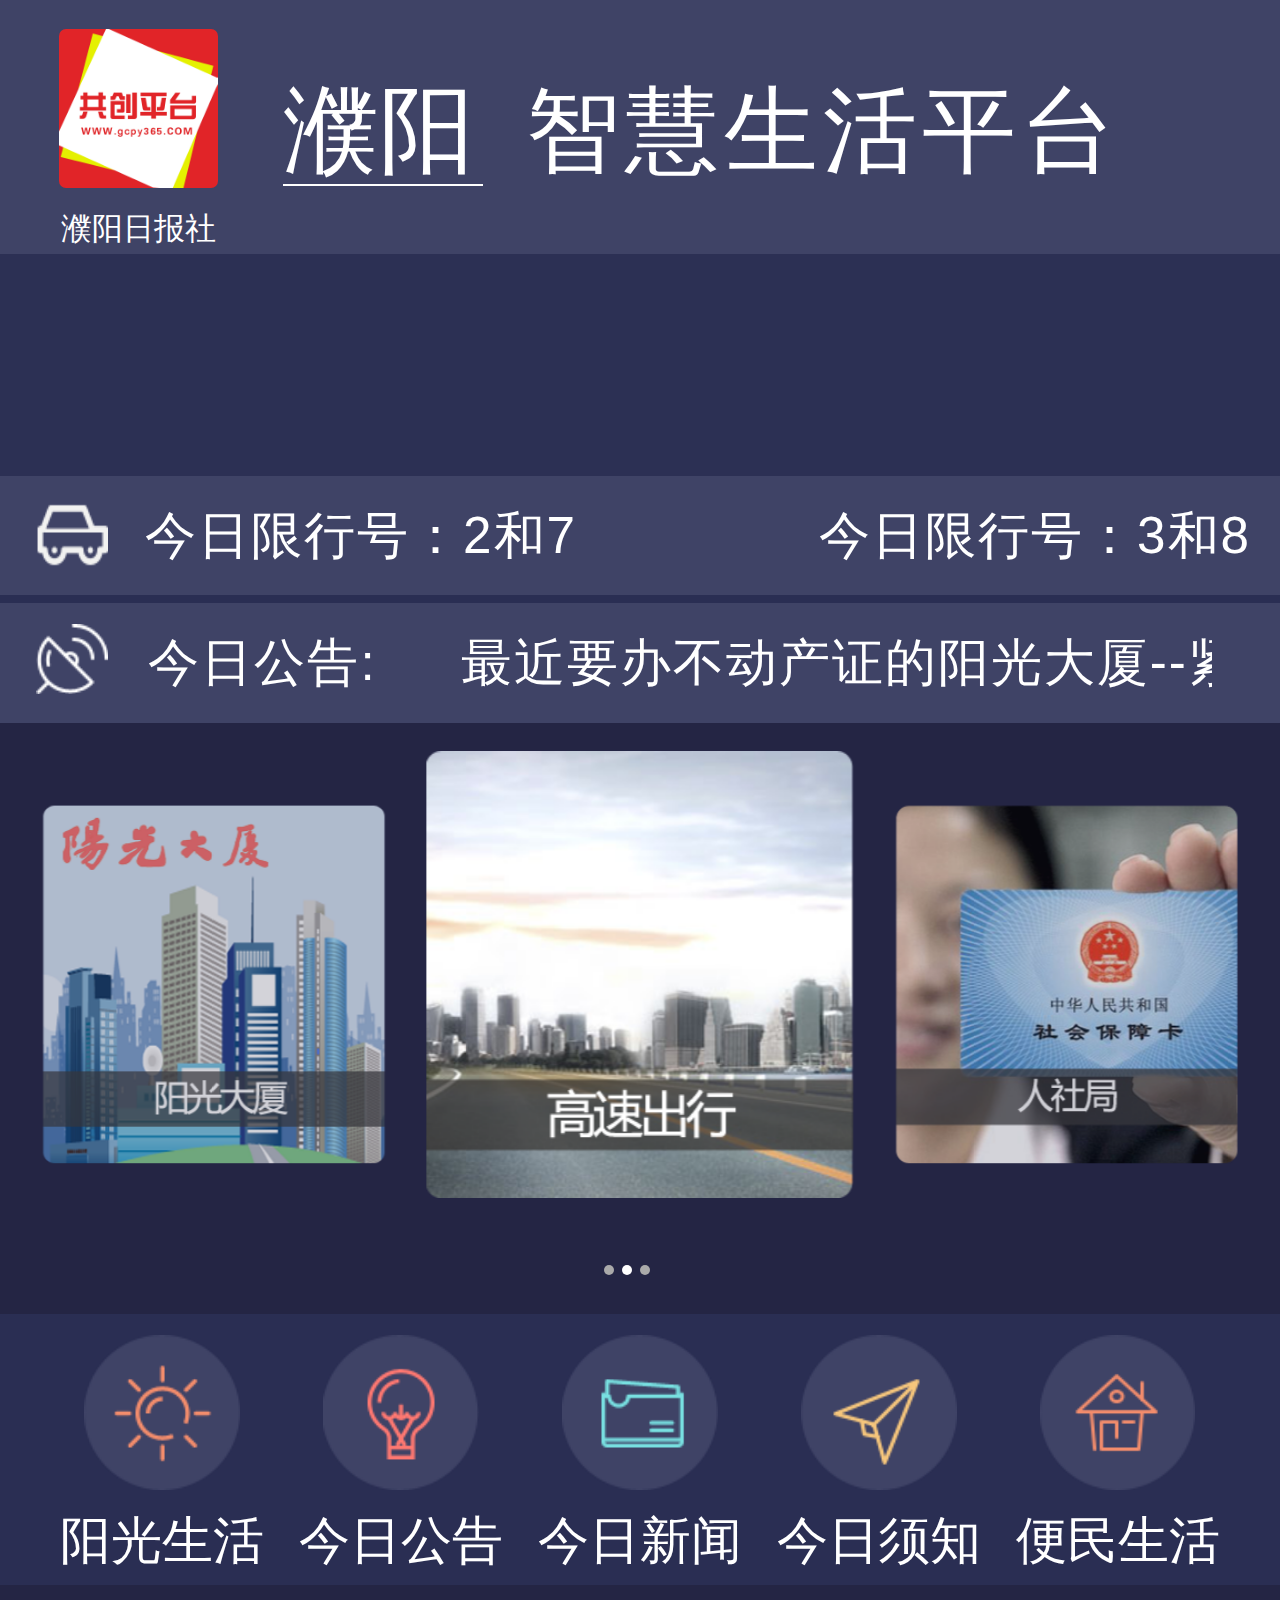
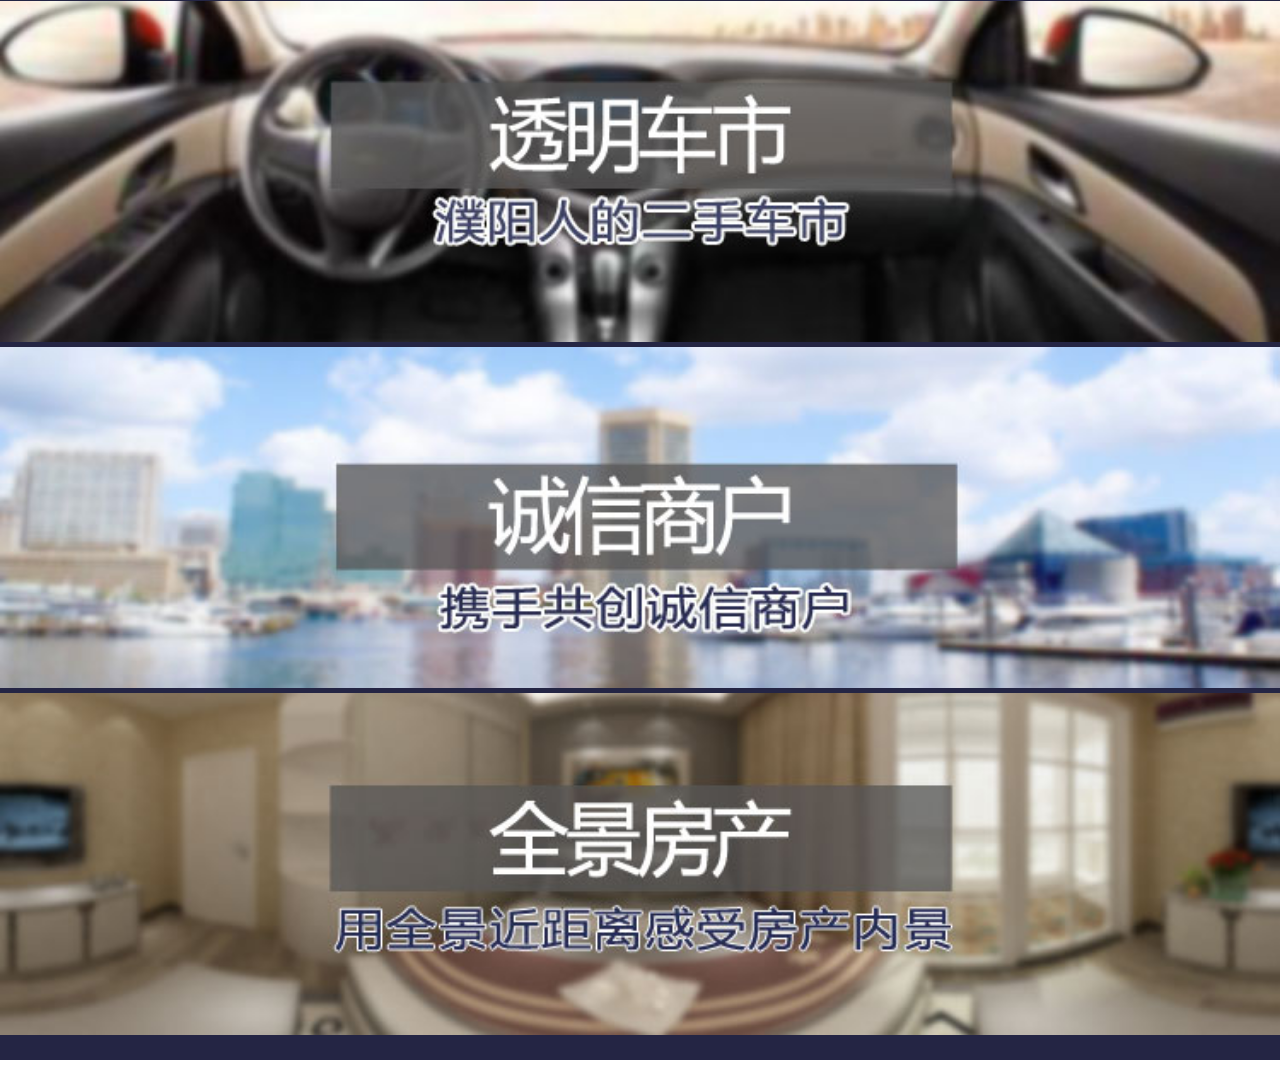
==== index.html @ eba6ee86 "j" ====
<!DOCTYPE html>
<html>
	<head>
		<meta  charset="UTF-8"  name="viewport" content="width=device-width,user-scalable=no,initial-scale=1.0,maximum-scale=1.0, minimum-scale=1.0">
		<title>共创平台</title>
		<link href="css/style.css" rel="stylesheet" type="text/css">
		<link href="css/index_pingtai.css" rel="stylesheet" type="text/css">
		<link href="css/idangerous.swiper.css" rel="stylesheet" type="text/css">
		<script src="js/jquery.min.js" type="text/javascript"></script>
		<script src="js/index.js" type="text/javascript"></script>

		<style type="text/css">
		.device {
			padding-top: 0.2rem;
			position: relative;
			height: 3.3rem;
		}
		.swiper-container {
		  width: 100%;
		  height: 3.5rem;
		  color: #fff;
		  text-align: center;
		}
		.swiper-slide {
		  height: 100%;
		  opacity: 0.4;
		  -webkit-transition: 300ms;
		  -moz-transition: 300ms;
		  -ms-transition: 300ms;
		  -o-transition: 300ms;
		  transition: 300ms;
		  -webkit-transform: scale(0);
		  -moz-transform: scale(0);
		  -ms-transform: scale(0);
		  -o-transform: scale(0);
		  transform: scale(0);
		}
		.swiper-slide-visible {
		  opacity: 0.8;
		  -webkit-transform: scale(0.8);
		  -moz-transform: scale(0.8);
		  -ms-transform: scale(0.8);
		  -o-transform: scale(0.8);
		  transform: scale(0.8);
		}
		.swiper-slide-active {
		  top: 0;
		  opacity: 1;
		  -webkit-transform: scale(1);
		  -moz-transform: scale(1);
		  -ms-transform: scale(1);
		  -o-transform: scale(1);
		  transform: scale(1);
		}
		.red-slide {
		 
		}
		.blue-slide {
		
		}
		.orange-slide {
		 
		}
		.green-slide {
		 
		}
		.pink-slide {
		
		}
		.swiper-slide .title {
		  font-style: italic;
		  font-size: 42px;
		  margin-bottom: 0;
		  line-height: 45px;
		}
		.pagination {
		  position: absolute;
		  z-index: 20;
		  left: 0px;
		  width: 100%;
		  text-align: center;
		  bottom: 0px;
		}
		.swiper-pagination-switch {
		  display: inline-block;
		  width: 10px;
		  height: 10px;
		  border-radius: 8px;
		  background: #aaa;
		  margin-right: 8px;
		  cursor: pointer;
		  -webkit-transition: 300ms;
		  -moz-transition: 300ms;
		  -ms-transition: 300ms;
		  -o-transition: 300ms;
		  transition: 300ms;
		  opacity: 0;
		  position: relative;
		  top: -50px;
		}
		.swiper-visible-switch {
		  opacity: 1;
		  top: 0;
		  background: #aaa;
		}
		.swiper-active-switch {
		  background: #fff;
		}
		 .swiper-slide-visible{
		 width:2.5rem! important;
		 height:3.2rem! important;
		 } 
			
		</style>
	</head>
	<body >
		<header>
			<div class="head_top clearfix">
				<div class="logo">
					<img src="images/logo.jpg"/><br>
					 濮阳日报社
				</div>
				<div class="location">
					濮阳
				</div>
				<div class="title">
					智慧生活平台
				</div>
			</div>
			<div class="head_cen clearfix">
				<span class="weather">
					<iframe width="225" scrolling="no" height="80" frameborder="0" allowtransparency="true" src="http://i.tianqi.com/index.php?c=code&id=8&color=%23FFFFFF&icon=1&num=1&site=14"></iframe>
				</span>
				<div id="time"></div>
			</div>
			<div class="head_bot">
				<div class="icon">
				</div>
				<div class="today">
					今日限行号：<span>2</span>和<span>7</span>
				</div>
				<div class=" tomorrow">
					今日限行号：<span>3</span>和<span>8</span>
				</div>
				<div class="notice clearfix">
					<div class="icon_notice">
				
					</div>
					<span>今日公告:</span>
					<div class="marquee">
						<ul class="notice_text">
						 <li><a href="#">！最近要办不动产证的</a>  </li>
						 <li><a href="#">阳光大厦--紧急！最近要办不动产证的 </a></li> 
						</ul>
					</div>
					
				</div>
			</div>
		</header>
		
		<div class="main">
			<div class="banner">
				 <div class="device">
					<div class="swiper-container">
					  <div class="swiper-wrapper" style="padding-left: 220px; padding-right: 220px; width: 500px; height: 250px; transition-duration: 0.3s; transform: translate3d(-125px, 0px, 0px);">
						<div class="swiper-slide red-slide swiper-slide-visible" style="width: 220px; height: 250px;">
						  <div class="title"><a href="ygds_link.html"><img src="images/ygds.png"></a></div>
						</div>
						<div class="swiper-slide blue-slide swiper-slide-visible swiper-slide-active" style="width: 220px; height: 250px;">
						   <div class="title"><a href="#"><img src="images/gscx.png"></a></div>
						</div>
						<div class="swiper-slide orange-slide swiper-slide-visible" style="width: 220px; height: 250px;">
						    <div class="title"><a href="#"><img src="images/rej.png"></a></div>
						</div>
						<div class="swiper-slide orange-slide swiper-slide-visible" style="width: 220px; height: 250px;">
						    <div class="title"><a href="#"><img src="images/bianmin_life.png"></a></div>
						</div>
					  </div>
					</div>
					<div class="pagination">
						
					</div>
				</div>
			</div>
			<div class="main_icon">
				<div>
					<a href="#">
						<img src="images/sun.png"><br>
						阳光生活
					</a>
				</div>
				<div>
					<a href="#">
						<img src="images/deng.png"><br>
						今日公告
					</a>
				</div>
				<div>
					<a href="#">
						<img src="images/message.png"><br>
						今日新闻
					</a>
				</div>
				<div>
					<a href="#">
						<img src="images/daohang.png"><br>
						今日须知
					</a>
				</div>
				<div>
					<a href="#">
						<img src="images/bianmin.png"><br>
						便民生活
					</a>
				</div>
			</div>
			<div class="main_list">
				<ul>
					<a href="#"><li><img src="images/Car.jpg"></li></a>
					<a href="#"><li><img src="images/City.jpg"></li></a>
					<a href="#"><li><img src="images/House.jpg"></li></a>
				</ul>
			
			</div>
		</div>
		

	  <script src="js/idangerous.swiper.min.js"></script>
	  <script>
	  var mySwiper = new Swiper('.swiper-container',{
		initialSlide: 1,
		pagination: '.pagination',
		direction: 'vertical',
		paginationClickable: true,
		centeredSlides: true,
		slidesPerView: 3,
		watchActiveIndex: true
		});
		
	  mySwiper.updateActiveSlide();
	  
	  //走马灯
	
	  </script>
	</body>
</html>
---- css/style.css ----
@charset "utf-8";
h1,h2,h3,h4,h5,h6,p,body,textarea,input,ul,ol,li,dd,dt,dl{
	margin:0;
	padding:0;
}
ol,ul{
	list-style:none;
}
img,input{
	border:none;
}
a{
	text-decoration:none;color:inherit;
	-webkit-tap-highlight-color: transparent;
	-webkit-touch-callout: none;
	-webkit-user-select: none;
}
i{
	font-style:normal;
}
body{
	font-family:arial ,"微软雅黑", "宋体";
}
html{
	font-size:100px;
}
.clearfix:after{
	content: "200B";
	display:block;
	height:0;
	font-size:0;
	clear:both;
}
.clearfix{
	*zoom:1;
}
img{
	width:100%;
}




.footer{
	height:0.98rem;
	position:fixed;
	bottom:0;
    background: #fff;
	padding-top: 0.07rem;
}
.footer div{
	float:left;
	text-align:center;
	width:1.5rem;
	font-size:0.2rem;
}
.footer div img{
	width:0.53rem;
	height:0.52rem;
	
}
.footer .img2 {
    display: none;
}
.img1.img_one{
	display:none;
}
.img2.img_one{
	display:block;

}
.footer>:first-child {	color:#ee926e;}


/*--------footer没有隐藏----------*/
#footer div{
	height:0.7rem;
	background:#fff;
	text-align:center;
	line-height:0.7rem;
	color:#615f5f;
	font-family:"宋体"
}
.footer_top{
	font-size:0.25rem;
	border-bottom:1px solid #d5cfcf;
}
.footer_bot{
	font-size:0.18rem;
}
---- css/index_pingtai.css ----
/*----------banner----------*/
@charset "utf-8";
header{
	background:#3f4366;
	height:4.2rem;
    color: #fff;
}

.head_top{
	line-height:1.3rem;
	
}
.head_top .logo{
	width:1.2rem;
	text-align:center;
	float:left;
	margin-left:0.21rem;
	line-height: 0.3rem;
	margin-top:0.17rem;
	font-size:0.18rem;
}
.head_top .logo img{
	width:0.93rem;
	height:0.93rem;
	border-radius:7px;
	
}
.head_top .location{
	height:0.62rem;
	width:1.17rem;
	margin:0.46rem 0.25rem 0;
	float:left;
	font-family:location; 
    font-size:0.56rem;
    line-height: 0.62rem;
	border-bottom:2px solid #fff;
}
@font-face {
	font-family:location; 
	src: url('../font/jianxiaobiaosong.ttf');
}
.head_top .title{
	float:left;
	letter-spacing: 5px;
	margin-top:0.46rem;
	line-height:0.62rem;
	font-size:0.55rem;
	font-family:'微软雅黑';
}
.head_cen{
   
    height: 1.3rem;
    background: #2c3054;
}

.head_cen .weather{
	width:4.11rem;
	height:1.21rem;
	float:left;
}
.head_cen .day{
	float:left;
}

#time {
    margin-top: 0.3rem;
    font-size: 0.24rem;
    float: right;
    margin-right: 0.2rem;
    font-size: 0.3rem;
}
}
.tianqi-sz-p3{
	color:#fff!important;
}
.head_bot{
	letter-spacing: 2px;
	height:0.7rem;
}
.head_bot div{
	float:left;
	line-height:0.7rem;
	font-size:0.3rem;
}

.head_bot .icon{
	background-image:url(../images/car_icon.png) ;
	background-repeat: no-repeat;
	background-size: 0.42rem 0.41rem;
	width:0.47rem;
	height:0.41rem;
    float: left;
	margin:0.14rem 0 0 0.21rem;
}
.head_bot .tomorrow{
	float:right;
}
.head_bot .notice{
	background:#3f4366;
    width: 100%;
    position: relative;
    border-top: 0.05rem solid #2a2e53;
}
.head_bot .notice span{
	width: 0.7rem;
}

.head_bot  .icon_notice {
	float: left;
	background-image: url(../images/icon_bot.png);
	background-size: 0.42rem  0.41rem;
	width: 0.47rem;
	height: 0.41rem;
	background-repeat: no-repeat;
}
.head_bot  .icon_notice{
	width: 0.47rem;
	height: 0.41rem;
	float: left;
	margin:0.12rem 0.19rem 0 0.21rem;
}
.head_bot  .notice_text li{
	float: left;
}
.head_bot .marquee{
	top: 0rem;
    left: 2.6rem;
    height: 0.7rem;
    overflow: hidden;
    width: 4.5rem;
    position: absolute;
}
.head_bot  .notice_text{
   float: right;
    width: 11.5rem;
	position: absolute;
    height: 0.7rem;
   
}
.head_bot .tomorrow,.head_bot .today{
	margin:0 0.17rem;
}
.banner{
	height:3.5rem;
	
}
.banner img{
	width:100%;
}
.main{
	background:#242544;
	padding-bottom:20px;
}
.main_icon{
    height: 1.35rem;
	background:#2a2e53;
	padding:0.12rem 0.25rem;
	
}
.main_icon div{
	float: left;
    width: 1.4rem;
    text-align: center;
    line-height: 0.4rem;
    color: #fff;
    font-size: 0.30rem;
}
.main_icon div img{
	width:0.91rem;
	
}
.main_list ul{
	padding-top:0.09rem;
}
.main_list li{
	margin-bottom:5px;
	height:2rem;
	
}


  
@keyframes marquee {  
    0% {  
        left: 0  
    }  
  
    99% {  
        left: -100%  
    }
    0.01% {  
        left: 100%  
    } 
   
}  
  
.goods-description {  
    overflow: hidden;  
    position: relative;  
}  
  
.goods-description span {  
    position: absolute;  
    
    animation: marquee 10s linear infinite;  
}
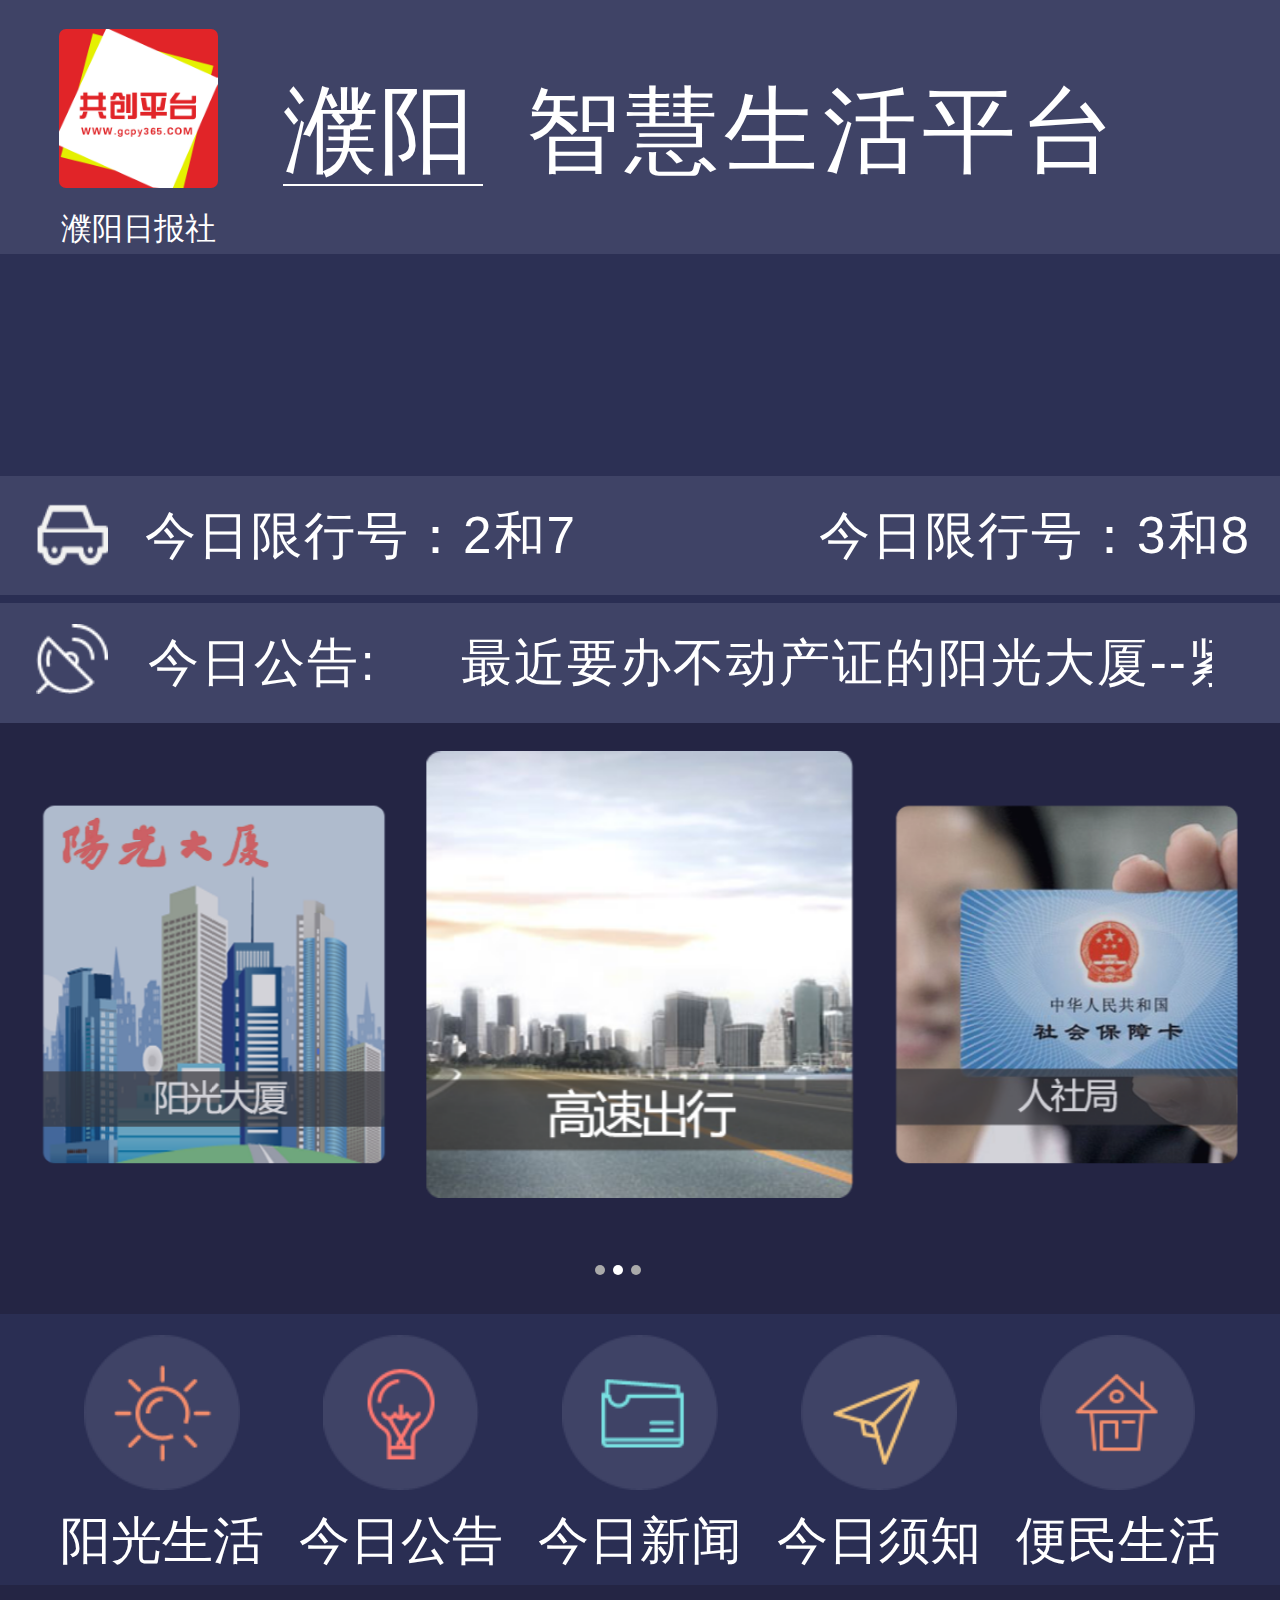
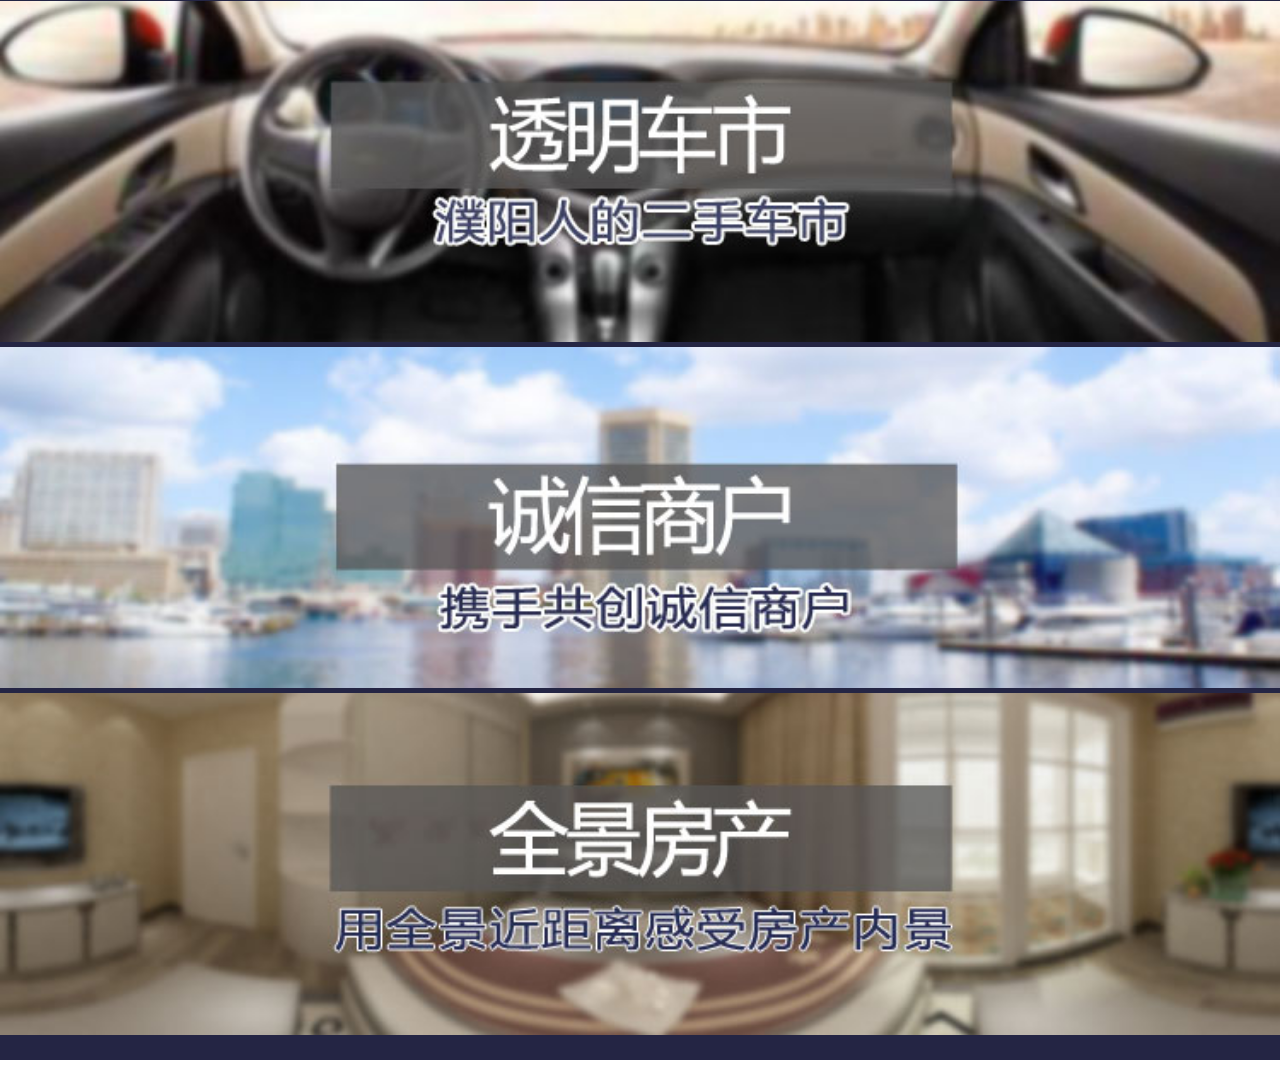
==== commit 8888f2f3: "s" ====
--- a/index.html
+++ b/index.html
@@ -175,6 +175,9 @@
 						<div class="swiper-slide orange-slide swiper-slide-visible" style="width: 220px; height: 250px;">
 						    <div class="title"><a href="#"><img src="images/bianmin_life.png"></a></div>
 						</div>
+						 <div class="swiper-slide orange-slide swiper-slide-visible" style="width: 220px; height: 250px;">
+						    <div class="title"><a href="#"><img src="images/more.png"></a></div>
+						</div>
 					  </div>
 					</div>
 					<div class="pagination">
